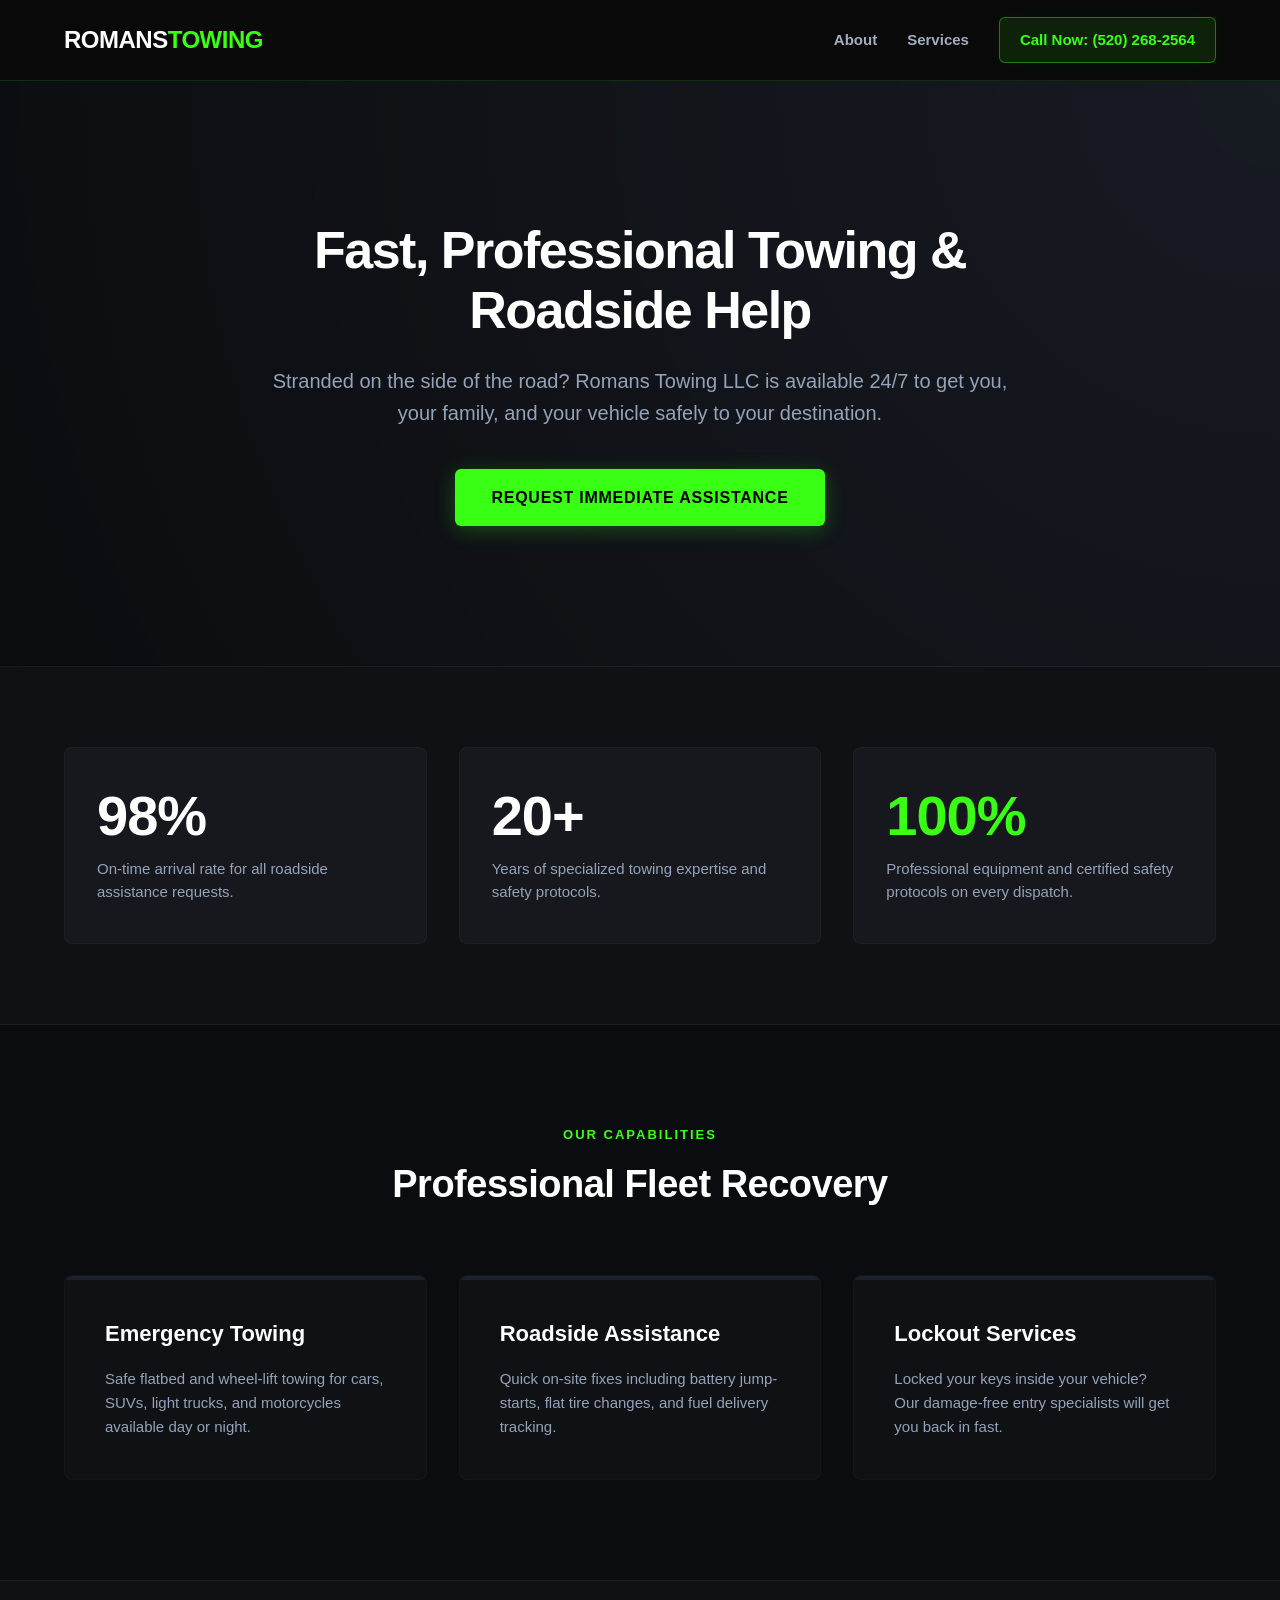
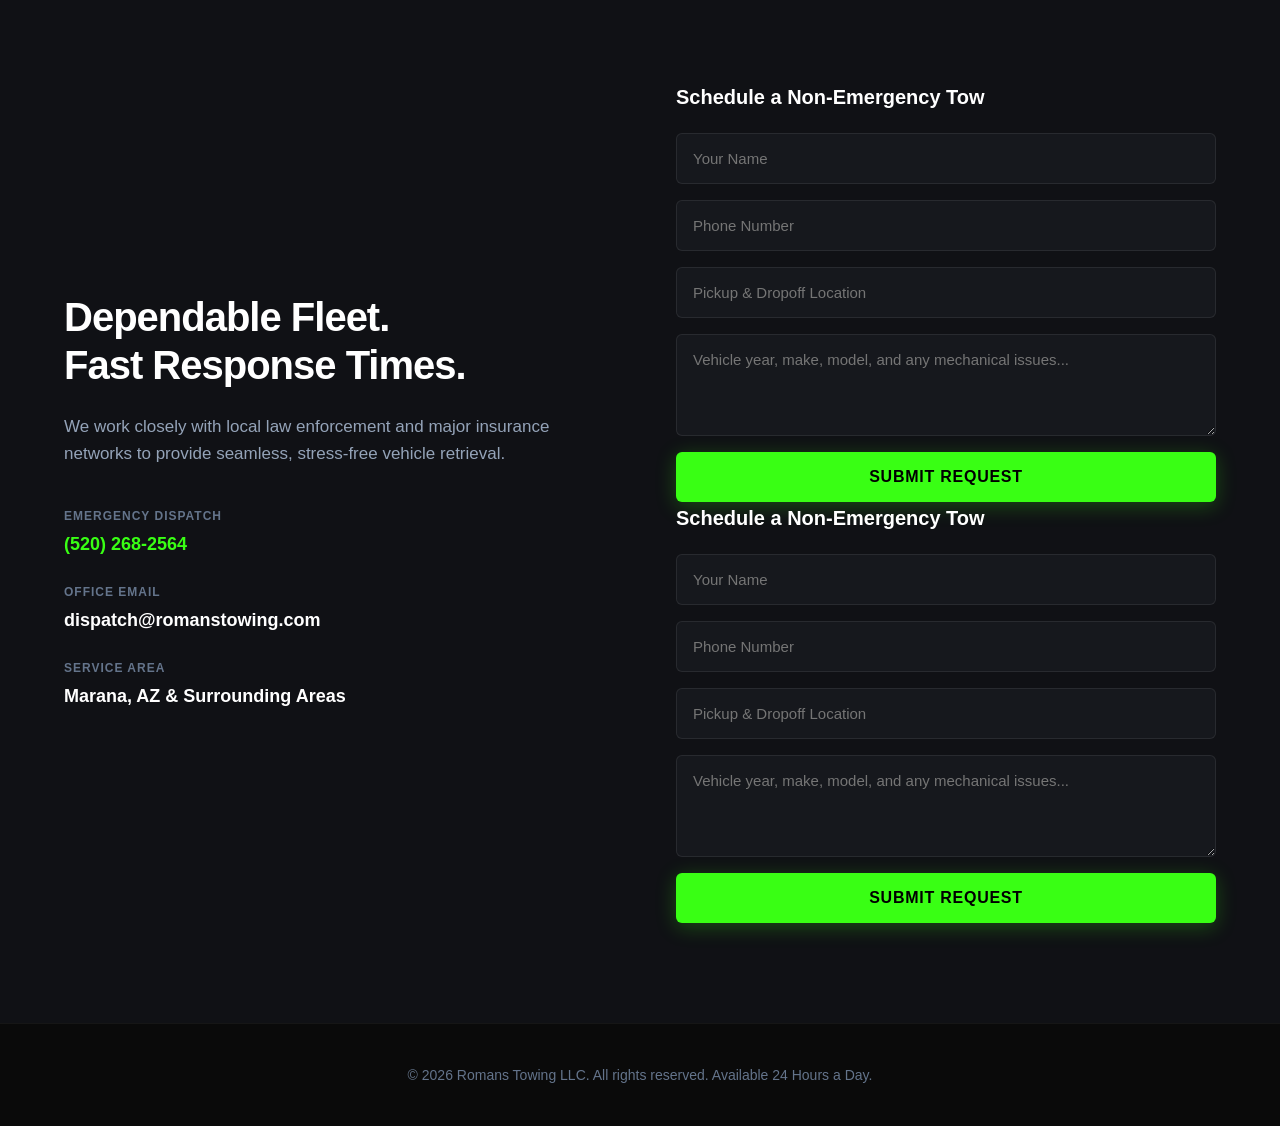
==== index.html @ a5421898 "Add files via upload" ====
<!DOCTYPE html>
<html lang="en">
<head>
    <meta charset="UTF-8">
    <meta name="viewport" content="width=device-width, initial-scale=1.0">
    <title>Romans Towing LLC | 24/7 Professional Towing & Recovery</title>
    <link rel="stylesheet" href="style.css">
</head>
<body>

    <!-- Header Navigation -->
    <header>
        <div class="container navbar">
            <div class="logo">Romans<span>Towing</span></div>
            <nav>
                <a href="#about">About</a>
                <a href="#services">Services</a>
                <a href="tel:5202682564" class="btn-nav">Call Now: (520) 268-2564</a>
            </nav>
        </div>
    </header>

    <!-- Hero Section -->
    <section class="hero" id="about">
        <div class="container hero-content">
            <h1>Fast, Professional Towing & Roadside Help</h1>
            <p>Stranded on the side of the road? Romans Towing LLC is available 24/7 to get you, your family, and your vehicle safely to your destination.</p>
            <a href="tel:5202682564" class="btn-primary">Request Immediate Assistance</a>
        </div>
    </section>

    <!-- Trust Matrix / Refined Stats Section -->
    <section class="stats">
        <div class="container">
            <div class="stats-grid">
                <div class="stat-card">
                    <div class="stat-number">98%</div>
                    <div class="stat-label">On-time arrival rate for all roadside assistance requests.</div>
                </div>
                <div class="stat-card">
                    <div class="stat-number">20+</div>
                    <div class="stat-label">Years of specialized towing expertise and safety protocols.</div>
                </div>
                <div class="stat-card unique-highlight">
                    <div class="stat-number">100%</div>
                    <div class="stat-label">Professional equipment and certified safety protocols on every dispatch.</div>
                </div>
            </div>
        </div>
    </section>

    <!-- Services Section -->
    <section class="services" id="services">
        <div class="container">
            <div class="section-header">
                <span class="subtitle">Our Capabilities</span>
                <h2 class="section-title">Professional Fleet Recovery</h2>
            </div>
            <div class="services-grid">
                <div class="service-card">
                    <h3>Emergency Towing</h3>
                    <p>Safe flatbed and wheel-lift towing for cars, SUVs, light trucks, and motorcycles available day or night.</p>
                </div>
                <div class="service-card">
                    <h3>Roadside Assistance</h3>
                    <p>Quick on-site fixes including battery jump-starts, flat tire changes, and fuel delivery tracking.</p>
                </div>
                <div class="service-card">
                    <h3>Lockout Services</h3>
                    <p>Locked your keys inside your vehicle? Our damage-free entry specialists will get you back in fast.</p>
                </div>
            </div>
        </div>
    </section>

    <!-- Contact Section -->
    <section class="contact" id="contact">
        <div class="container contact-container">
            <div class="contact-info">
                <h2>Dependable Fleet.<br>Fast Response Times.</h2>
                <p>We work closely with local law enforcement and major insurance networks to provide seamless, stress-free vehicle retrieval.</p>
                <div class="contact-details">
                    <div class="detail-item">
                        <span class="detail-label">Emergency Dispatch</span>
                        <a href="tel:5202682564" class="detail-value">(520) 268-2564</a>
                    </div>
                    <div class="detail-item">
                        <span class="detail-label">Office Email</span>
                        <span class="detail-value">dispatch@romanstowing.com</span>
                    </div>
                    <div class="detail-item">
                        <span class="detail-label">Service Area</span>
                        <span class="detail-value">Marana, AZ & Surrounding Areas</span>
                    </div>
                </div>
            </div>
            <div class="contact-form">
                <h3>Schedule a Non-Emergency Tow</h3>
                <form action="#" method="POST">
                    <input type="text" placeholder="Your Name" required>
                    <input type="tel" placeholder="Phone Number" required>
                    <input type="text" placeholder="Pickup & Dropoff Location" required>
                    <textarea placeholder="Vehicle year, make, model, and any mechanical issues..." rows="4" required></textarea>
                    <button type="submit" class="btn-primary">Submit Request</button>
                </form>
<div class="contact-form">
    <h3>Schedule a Non-Emergency Tow</h3>
    <form action="details.html" method="GET">
        <input type="text" placeholder="Your Name" required>
        <input type="tel" placeholder="Phone Number" required>
        <input type="text" placeholder="Pickup & Dropoff Location" required>
        <textarea placeholder="Vehicle year, make, model, and any mechanical issues..." rows="4" required></textarea>
        <button type="submit" class="btn-primary">Submit Request</button>
    </form>
</div>

            </div>
        </div>
    </section>

    <!-- Footer -->
    <footer>
        <div class="container">
            <p>&copy; 2026 Romans Towing LLC. All rights reserved. Available 24 Hours a Day.</p>
        </div>
    </footer>

</body>
</html>
---- style.css ----
/* Reset and Base Styles */
* {
    margin: 0;
    padding: 0;
    box-sizing: border-box;
}

html {
    scroll-behavior: smooth;
}

body {
    font-family: -apple-system, BlinkMacSystemFont, "Segoe UI", Roboto, Helvetica, Arial, sans-serif;
    color: #e2e8f0;
    line-height: 1.6;
    background-color: #0b0c10; /* Deeper premium black */
}

.container {
    max-width: 1200px;
    margin: 0 auto;
    padding: 0 24px;
}

/* Header & Navigation */
header {
    background-color: rgba(10, 10, 10, 0.95);
    backdrop-filter: blur(10px);
    position: sticky;
    top: 0;
    z-index: 100;
    padding: 5px 0;
    border-bottom: 1px solid rgba(57, 255, 20, 0.15);
}

.navbar {
    display: flex;
    justify-content: space-between;
    align-items: center;
    height: 70px;
}

.logo {
    font-size: 24px;
    font-weight: 800;
    color: #ffffff;
    letter-spacing: -0.5px;
    text-transform: uppercase;
}

.logo span {
    color: #39ff14;
}

nav {
    display: flex;
    align-items: center;
}

nav a {
    text-decoration: none;
    color: #a0aec0;
    margin-left: 30px;
    font-weight: 600;
    font-size: 15px;
    transition: color 0.2s ease;
}

nav a:hover {
    color: #39ff14;
}

nav a.btn-nav {
    background-color: rgba(57, 255, 20, 0.1);
    color: #39ff14;
    padding: 10px 20px;
    border-radius: 6px;
    font-weight: 700;
    border: 1px solid rgba(57, 255, 20, 0.4);
    box-shadow: 0 0 15px rgba(57, 255, 20, 0.05);
}

nav a.btn-nav:hover {
    background-color: #39ff14;
    color: #000000;
    box-shadow: 0 0 20px rgba(57, 255, 20, 0.3);
}

/* Hero Section */
.hero {
    background: radial-gradient(circle at top right, rgba(31, 36, 46, 0.6) 0%, #0b0c10 100%);
    padding: 140px 0;
    text-align: center;
    border-bottom: 1px solid rgba(255, 255, 255, 0.05);
}

.hero-content {
    max-width: 800px;
    margin: 0 auto;
}

.hero h1 {
    font-size: 52px;
    margin-bottom: 24px;
    font-weight: 800;
    letter-spacing: -1.5px;
    color: #ffffff;
    line-height: 1.15;
}

.hero p {
    font-size: 20px;
    color: #94a3b8;
    margin-bottom: 40px;
    font-weight: 400;
}

/* Action Buttons */
.btn-primary {
    display: inline-block;
    background-color: #39ff14;
    color: #000000;
    padding: 16px 36px;
    text-decoration: none;
    font-weight: 700;
    border-radius: 6px;
    transition: all 0.2s cubic-bezier(0.16, 1, 0.3, 1);
    border: none;
    cursor: pointer;
    font-size: 16px;
    text-transform: uppercase;
    letter-spacing: 0.75px;
    box-shadow: 0 4px 20px rgba(57, 255, 20, 0.25);
}

.btn-primary:hover {
    background-color: #2ee60f;
    transform: translateY(-2px);
    box-shadow: 0 6px 24px rgba(57, 255, 20, 0.45);
}

/* Trust Matrix / Stats Section */
.stats {
    background-color: #101115;
    padding: 80px 0;
    border-bottom: 1px solid rgba(255, 255, 255, 0.05);
}

.stats-grid {
    display: grid;
    grid-template-columns: repeat(auto-fit, minmax(280px, 1fr));
    gap: 32px;
}

.stat-card {
    background-color: #16181d;
    padding: 40px 32px;
    border-radius: 8px;
    border: 1px solid rgba(255, 255, 255, 0.03);
    transition: transform 0.2s ease, border-color 0.2s ease;
}

.stat-card:hover {
    transform: translateY(-4px);
    border-color: rgba(57, 255, 20, 0.2);
}

.stat-number {
    font-size: 56px;
    font-weight: 800;
    color: #ffffff;
    line-height: 1;
    margin-bottom: 14px;
    letter-spacing: -1px;
}

.stat-card.unique-highlight .stat-number {
    color: #39ff14; /* Differentiates the equipment statement beautifully */
}

.stat-label {
    font-size: 15px;
    color: #94a3b8;
    line-height: 1.5;
}

/* Services Section */
.services {
    padding: 100px 0;
    background-color: #0b0c10;
}

.section-header {
    text-align: center;
    margin-bottom: 60px;
}

.subtitle {
    color: #39ff14;
    text-transform: uppercase;
    font-weight: 700;
    font-size: 13px;
    letter-spacing: 2px;
    display: block;
    margin-bottom: 8px;
}

.section-title {
    font-size: 38px;
    color: #ffffff;
    font-weight: 800;
    letter-spacing: -0.5px;
}

.services-grid {
    display: grid;
    grid-template-columns: repeat(auto-fit, minmax(320px, 1fr));
    gap: 32px;
}

.service-card {
    background-color: #101115;
    padding: 40px;
    border-radius: 8px;
    border: 1px solid rgba(255, 255, 255, 0.02);
    position: relative;
    overflow: hidden;
    transition: all 0.2s ease;
}

.service-card:hover {
    background-color: #14161c;
    border-color: rgba(255, 255, 255, 0.06);
}

.service-card::before {
    content: '';
    position: absolute;
    top: 0;
    left: 0;
    width: 100%;
    height: 4px;
    background-color: #1a202c;
    transition: background-color 0.2s ease;
}

.service-card:hover::before {
    background-color: #39ff14;
}

.service-card h3 {
    margin-bottom: 16px;
    color: #ffffff;
    font-size: 22px;
    font-weight: 700;
}

.service-card p {
    color: #94a3b8;
    font-size: 15px;
}

/* Contact Block */
.contact {
    padding: 100px 0;
    background-color: #101115;
    border-top: 1px solid rgba(255, 255, 255, 0.05);
}

.contact-container {
    display: grid;
    grid-template-columns: repeat(auto-fit, minmax(340px, 1fr));
    gap: 72px;
    align-items: center;
}

.contact-info h2 {
    font-size: 40px;
    margin-bottom: 24px;
    color: #ffffff;
    font-weight: 800;
    line-height: 1.2;
    letter-spacing: -1px;
}

.contact-info p {
    margin-bottom: 40px;
    color: #94a3b8;
    font-size: 17px;
}

.contact-details {
    display: flex;
    flex-direction: column;
    gap: 24px;
}

.detail-item {
    display: flex;
    flex-direction: column;
}

.detail-label {
    font-size: 12px;
    text-transform: uppercase;
    color: #64748b;
    font-weight: 700;
    letter-spacing: 1px;
    margin-bottom: 4px;
}

.detail-value {
    font-size: 18px;
    color: #ffffff;
    font-weight: 600;
}

a.detail-value {
    color: #39ff14;
    text-decoration: none;
    transition: color 0.15s ease;
    display: inline-block;
}

a.detail-value:hover {
    color: #2ee60f;
}

.contact-form h3 {
    margin-bottom: 20px;
    color: #ffffff;
    font-size: 20px;
    font-weight: 700;
}

.contact-form form {
    display: flex;
    flex-direction: column;
    gap: 16px;
}

.contact-form input, .contact-form textarea {
    width: 100%;
    padding: 16px;
    border: 1px solid rgba(255, 255, 255, 0.08);
    border-radius: 6px;
    font-size: 15px;
    font-family: inherit;
    background-color: #16181d;
    color: #ffffff;
    transition: border-color 0.15s ease, box-shadow 0.15s ease;
}

.contact-form input:focus, .contact-form textarea:focus {
    outline: none;
    border-color: rgba(57, 255, 20, 0.5);
    box-shadow: 0 0 12px rgba(57, 255, 20, 0.15);
}

/* Footer Section */
footer {
    background-color: #0a0a0a;
    color: #64748b;
    text-align: center;
    padding: 40px 0;
    font-size: 14px;
    border-top: 1px solid rgba(255, 255, 255, 0.05);
}
/* Multi-Page Intake Layout Specifics */
.intake-section {
    padding: 60px 0 100px 0;
    background: radial-gradient(circle at bottom left, rgba(31, 40, 51, 0.4) 0%, #0b0c10 100%);
}

.unique-form-container {
    max-width: 800px;
    margin: 0 auto;
}

.form-header {
    text-align: center;
    margin-bottom: 45px;
}

.form-header h1 {
    font-size: 38px;
    color: #ffffff;
    margin-bottom: 12px;
}

.form-header p {
    color: #94a3b8;
    font-size: 16px;
    max-width: 600px;
    margin: 0 auto;
}

.master-intake-form {
    background-color: #101115;
    border: 1px solid rgba(255, 255, 255, 0.04);
    border-radius: 12px;
    padding: 40px;
    box-shadow: 0 20px 40px rgba(0, 0, 0, 0.4);
}

.form-block {
    margin-bottom: 40px;
    padding-bottom: 30px;
    border-bottom: 1px solid rgba(255, 255, 255, 0.05);
}

.form-block h2 {
    font-size: 18px;
    color: #39ff14;
    text-transform: uppercase;
    letter-spacing: 1px;
    margin-bottom: 24px;
}

.form-grid-2x {
    display: grid;
    grid-template-columns: repeat(auto-fit, minmax(280px, 1fr));
    gap: 20px;
}

.form-grid-3x {
    display: grid;
    grid-template-columns: repeat(auto-fit, minmax(180px, 1fr));
    gap: 20px;
}

.input-group {
    display: flex;
    flex-direction: column;
    gap: 8px;
    margin-bottom: 20px;
}

.input-group label {
    font-size: 14px;
    color: #cbd5e0;
    font-weight: 600;
}

.form-action-row {
    text-align: center;
    padding-top: 10px;
}

.form-submit-large {
    width: 100%;
    padding: 18px;
    font-size: 18px;
}
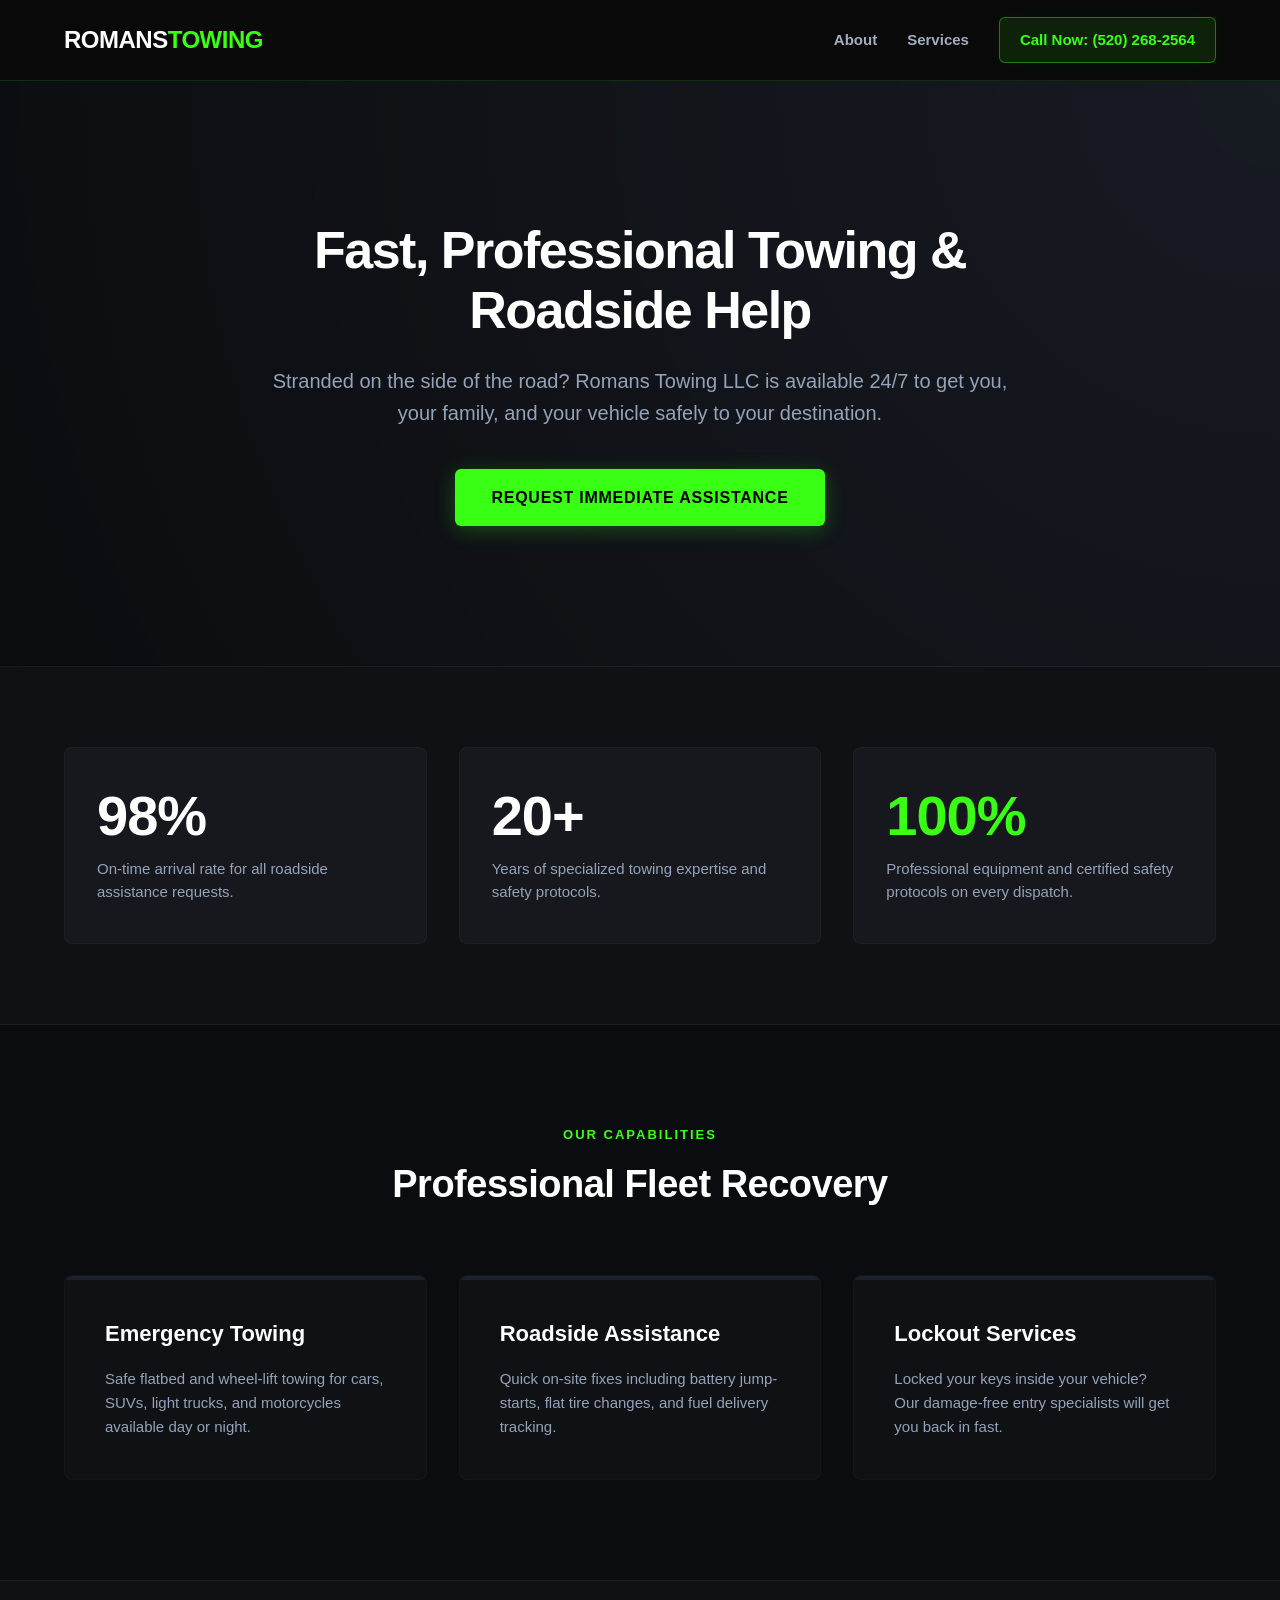
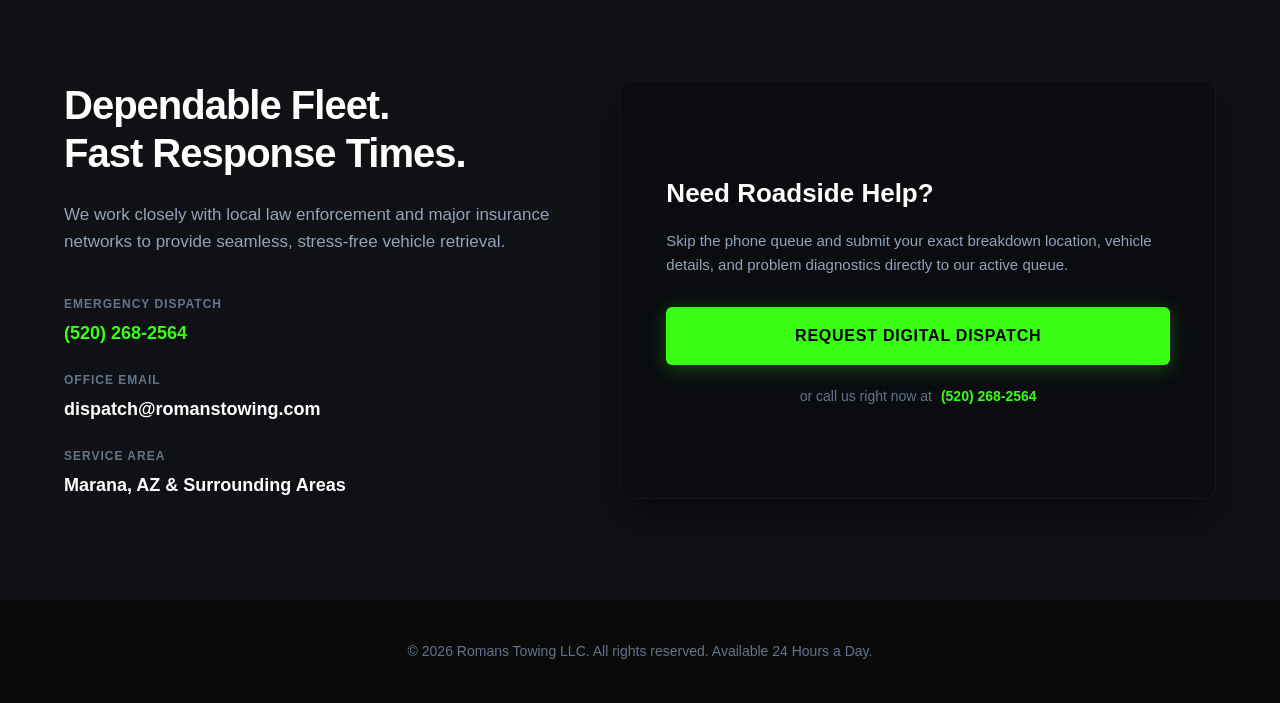
==== commit 36326e26: "Add files via upload" ====
--- a/index.html
+++ b/index.html
@@ -3,7 +3,7 @@
 <head>
     <meta charset="UTF-8">
     <meta name="viewport" content="width=device-width, initial-scale=1.0">
-    <title>Romans Towing LLC | 24/7 Professional Towing & Recovery</title>
+    <title>Romans Towing LLC | 24/7 Professional Towing & Roadside Help</title>
     <link rel="stylesheet" href="style.css">
 </head>
 <body>
@@ -25,11 +25,11 @@
         <div class="container hero-content">
             <h1>Fast, Professional Towing & Roadside Help</h1>
             <p>Stranded on the side of the road? Romans Towing LLC is available 24/7 to get you, your family, and your vehicle safely to your destination.</p>
-            <a href="tel:5202682564" class="btn-primary">Request Immediate Assistance</a>
+            <a href="details.html" class="btn-primary">Request Immediate Assistance</a>
         </div>
     </section>
 
-    <!-- Trust Matrix / Refined Stats Section -->
+    <!-- Trust Matrix Section -->
     <section class="stats">
         <div class="container">
             <div class="stats-grid">
@@ -73,8 +73,8 @@
         </div>
     </section>
 
-    <!-- Contact Section -->
-    <section class="contact" id="contact">
+    <!-- Clean Contact Portal (No Forms) -->
+    <section class="contact" id="contact-portal">
         <div class="container contact-container">
             <div class="contact-info">
                 <h2>Dependable Fleet.<br>Fast Response Times.</h2>
@@ -94,26 +94,16 @@
                     </div>
                 </div>
             </div>
-            <div class="contact-form">
-                <h3>Schedule a Non-Emergency Tow</h3>
-                <form action="#" method="POST">
-                    <input type="text" placeholder="Your Name" required>
-                    <input type="tel" placeholder="Phone Number" required>
-                    <input type="text" placeholder="Pickup & Dropoff Location" required>
-                    <textarea placeholder="Vehicle year, make, model, and any mechanical issues..." rows="4" required></textarea>
-                    <button type="submit" class="btn-primary">Submit Request</button>
-                </form>
-<div class="contact-form">
-    <h3>Schedule a Non-Emergency Tow</h3>
-    <form action="details.html" method="GET">
-        <input type="text" placeholder="Your Name" required>
-        <input type="tel" placeholder="Phone Number" required>
-        <input type="text" placeholder="Pickup & Dropoff Location" required>
-        <textarea placeholder="Vehicle year, make, model, and any mechanical issues..." rows="4" required></textarea>
-        <button type="submit" class="btn-primary">Submit Request</button>
-    </form>
-</div>
-
+            
+            <!-- Simple Clear Call to Action Panel -->
+            <div class="contact-cta-panel">
+                <h3>Need Roadside Help?</h3>
+                <p>Skip the phone queue and submit your exact breakdown location, vehicle details, and problem diagnostics directly to our active queue.</p>
+                <a href="details.html" class="btn-primary full-width-btn">Request Digital Dispatch</a>
+                <div class="phone-fallback">
+                    <span>or call us right now at</span>
+                    <a href="tel:5202682564">(520) 268-2564</a>
+                </div>
             </div>
         </div>
     </section>
--- a/style.css
+++ b/style.css
@@ -13,7 +13,7 @@
     font-family: -apple-system, BlinkMacSystemFont, "Segoe UI", Roboto, Helvetica, Arial, sans-serif;
     color: #e2e8f0;
     line-height: 1.6;
-    background-color: #0b0c10; /* Deeper premium black */
+    background-color: #0b0c10; /* Premium deep tactical black */
 }
 
 .container {
@@ -49,7 +49,7 @@
 }
 
 .logo span {
-    color: #39ff14;
+    color: #39ff14; /* Lime green brand highlight */
 }
 
 nav {
@@ -131,6 +131,7 @@
     text-transform: uppercase;
     letter-spacing: 0.75px;
     box-shadow: 0 4px 20px rgba(57, 255, 20, 0.25);
+    text-align: center;
 }
 
 .btn-primary:hover {
@@ -175,7 +176,7 @@
 }
 
 .stat-card.unique-highlight .stat-number {
-    color: #39ff14; /* Differentiates the equipment statement beautifully */
+    color: #39ff14;
 }
 
 .stat-label {
@@ -260,7 +261,7 @@
     font-size: 15px;
 }
 
-/* Contact Block */
+/* Contact & Intake Form Block */
 .contact {
     padding: 100px 0;
     background-color: #101115;
@@ -269,9 +270,14 @@
 
 .contact-container {
     display: grid;
-    grid-template-columns: repeat(auto-fit, minmax(340px, 1fr));
-    gap: 72px;
-    align-items: center;
+    grid-template-columns: 1fr 1.2fr; /* Optimized alignment grid layout */
+    gap: 60px;
+}
+
+@media (max-width: 900px) {
+    .contact-container {
+        grid-template-columns: 1fr;
+    }
 }
 
 .contact-info h2 {
@@ -326,10 +332,18 @@
     color: #2ee60f;
 }
 
+.contact-form {
+    background-color: #0b0c10;
+    border: 1px solid rgba(255, 255, 255, 0.04);
+    border-radius: 12px;
+    padding: 35px;
+    box-shadow: 0 20px 40px rgba(0, 0, 0, 0.4);
+}
+
 .contact-form h3 {
-    margin-bottom: 20px;
-    color: #ffffff;
-    font-size: 20px;
+    margin-bottom: 5px;
+    color: #ffffff;
+    font-size: 22px;
     font-weight: 700;
 }
 
@@ -339,9 +353,9 @@
     gap: 16px;
 }
 
-.contact-form input, .contact-form textarea {
+.contact-form input, .contact-form textarea, .select-field {
     width: 100%;
-    padding: 16px;
+    padding: 14px 16px;
     border: 1px solid rgba(255, 255, 255, 0.08);
     border-radius: 6px;
     font-size: 15px;
@@ -351,10 +365,45 @@
     transition: border-color 0.15s ease, box-shadow 0.15s ease;
 }
 
-.contact-form input:focus, .contact-form textarea:focus {
+.contact-form input:focus, .contact-form textarea:focus, .select-field:focus {
     outline: none;
     border-color: rgba(57, 255, 20, 0.5);
     box-shadow: 0 0 12px rgba(57, 255, 20, 0.15);
+}
+
+/* Multi-Column Internal Alignment Rules */
+.form-group-row {
+    display: grid;
+    grid-template-columns: 1fr 1fr;
+    gap: 16px;
+}
+
+.form-group-row-three {
+    display: grid;
+    grid-template-columns: 0.8fr 1.1fr 1.1fr;
+    gap: 16px;
+}
+
+@media (max-width: 500px) {
+    .form-group-row, .form-group-row-three {
+        grid-template-columns: 1fr;
+    }
+}
+
+.select-field {
+    appearance: none;
+    cursor: pointer;
+    background-image: url("data:image/svg+xml;charset=UTF-8,%3Csvg xmlns='http://w3.org' width='24' height='24' viewBox='0 0 24 24' fill='none' stroke='%2394a3b8' stroke-width='2' stroke-linecap='round' stroke-linejoin='round'%3E%3Cpolyline points='6 9 12 15 18 9'%3E%3C/polyline%3E%3C/svg%3E");
+    background-repeat: no-repeat;
+    background-position: right 16px center;
+    background-size: 16px;
+    padding-right: 40px;
+}
+
+.contact-form .btn-primary {
+    width: 100%;
+    padding: 16px;
+    margin-top: 5px;
 }
 
 /* Footer Section */
@@ -366,89 +415,51 @@
     font-size: 14px;
     border-top: 1px solid rgba(255, 255, 255, 0.05);
 }
-/* Multi-Page Intake Layout Specifics */
-.intake-section {
-    padding: 60px 0 100px 0;
-    background: radial-gradient(circle at bottom left, rgba(31, 40, 51, 0.4) 0%, #0b0c10 100%);
-}
-
-.unique-form-container {
-    max-width: 800px;
-    margin: 0 auto;
-}
-
-.form-header {
-    text-align: center;
-    margin-bottom: 45px;
-}
-
-.form-header h1 {
-    font-size: 38px;
-    color: #ffffff;
-    margin-bottom: 12px;
-}
-
-.form-header p {
-    color: #94a3b8;
-    font-size: 16px;
-    max-width: 600px;
-    margin: 0 auto;
-}
-
-.master-intake-form {
-    background-color: #101115;
+/* Homepage Contact Panel styling for No-Form Variant */
+.contact-cta-panel {
+    background-color: #0b0c10;
     border: 1px solid rgba(255, 255, 255, 0.04);
     border-radius: 12px;
-    padding: 40px;
+    padding: 45px;
     box-shadow: 0 20px 40px rgba(0, 0, 0, 0.4);
-}
-
-.form-block {
-    margin-bottom: 40px;
-    padding-bottom: 30px;
-    border-bottom: 1px solid rgba(255, 255, 255, 0.05);
-}
-
-.form-block h2 {
-    font-size: 18px;
-    color: #39ff14;
-    text-transform: uppercase;
-    letter-spacing: 1px;
-    margin-bottom: 24px;
-}
-
-.form-grid-2x {
-    display: grid;
-    grid-template-columns: repeat(auto-fit, minmax(280px, 1fr));
-    gap: 20px;
-}
-
-.form-grid-3x {
-    display: grid;
-    grid-template-columns: repeat(auto-fit, minmax(180px, 1fr));
-    gap: 20px;
-}
-
-.input-group {
     display: flex;
     flex-direction: column;
-    gap: 8px;
-    margin-bottom: 20px;
-}
-
-.input-group label {
+    justify-content: center;
+}
+
+.contact-cta-panel h3 {
+    font-size: 26px;
+    color: #ffffff;
+    margin-bottom: 15px;
+    font-weight: 700;
+}
+
+.contact-cta-panel p {
+    color: #94a3b8;
+    font-size: 15px;
+    margin-bottom: 30px;
+    line-height: 1.6;
+}
+
+.full-width-btn {
+    width: 100%;
+    text-align: center;
+}
+
+.phone-fallback {
+    text-align: center;
+    margin-top: 20px;
     font-size: 14px;
-    color: #cbd5e0;
-    font-weight: 600;
-}
-
-.form-action-row {
-    text-align: center;
-    padding-top: 10px;
-}
-
-.form-submit-large {
-    width: 100%;
-    padding: 18px;
-    font-size: 18px;
-}
+    color: #64748b;
+}
+
+.phone-fallback a {
+    color: #39ff14;
+    text-decoration: none;
+    font-weight: 700;
+    margin-left: 5px;
+}
+
+.phone-fallback a:hover {
+    text-decoration: underline;
+}
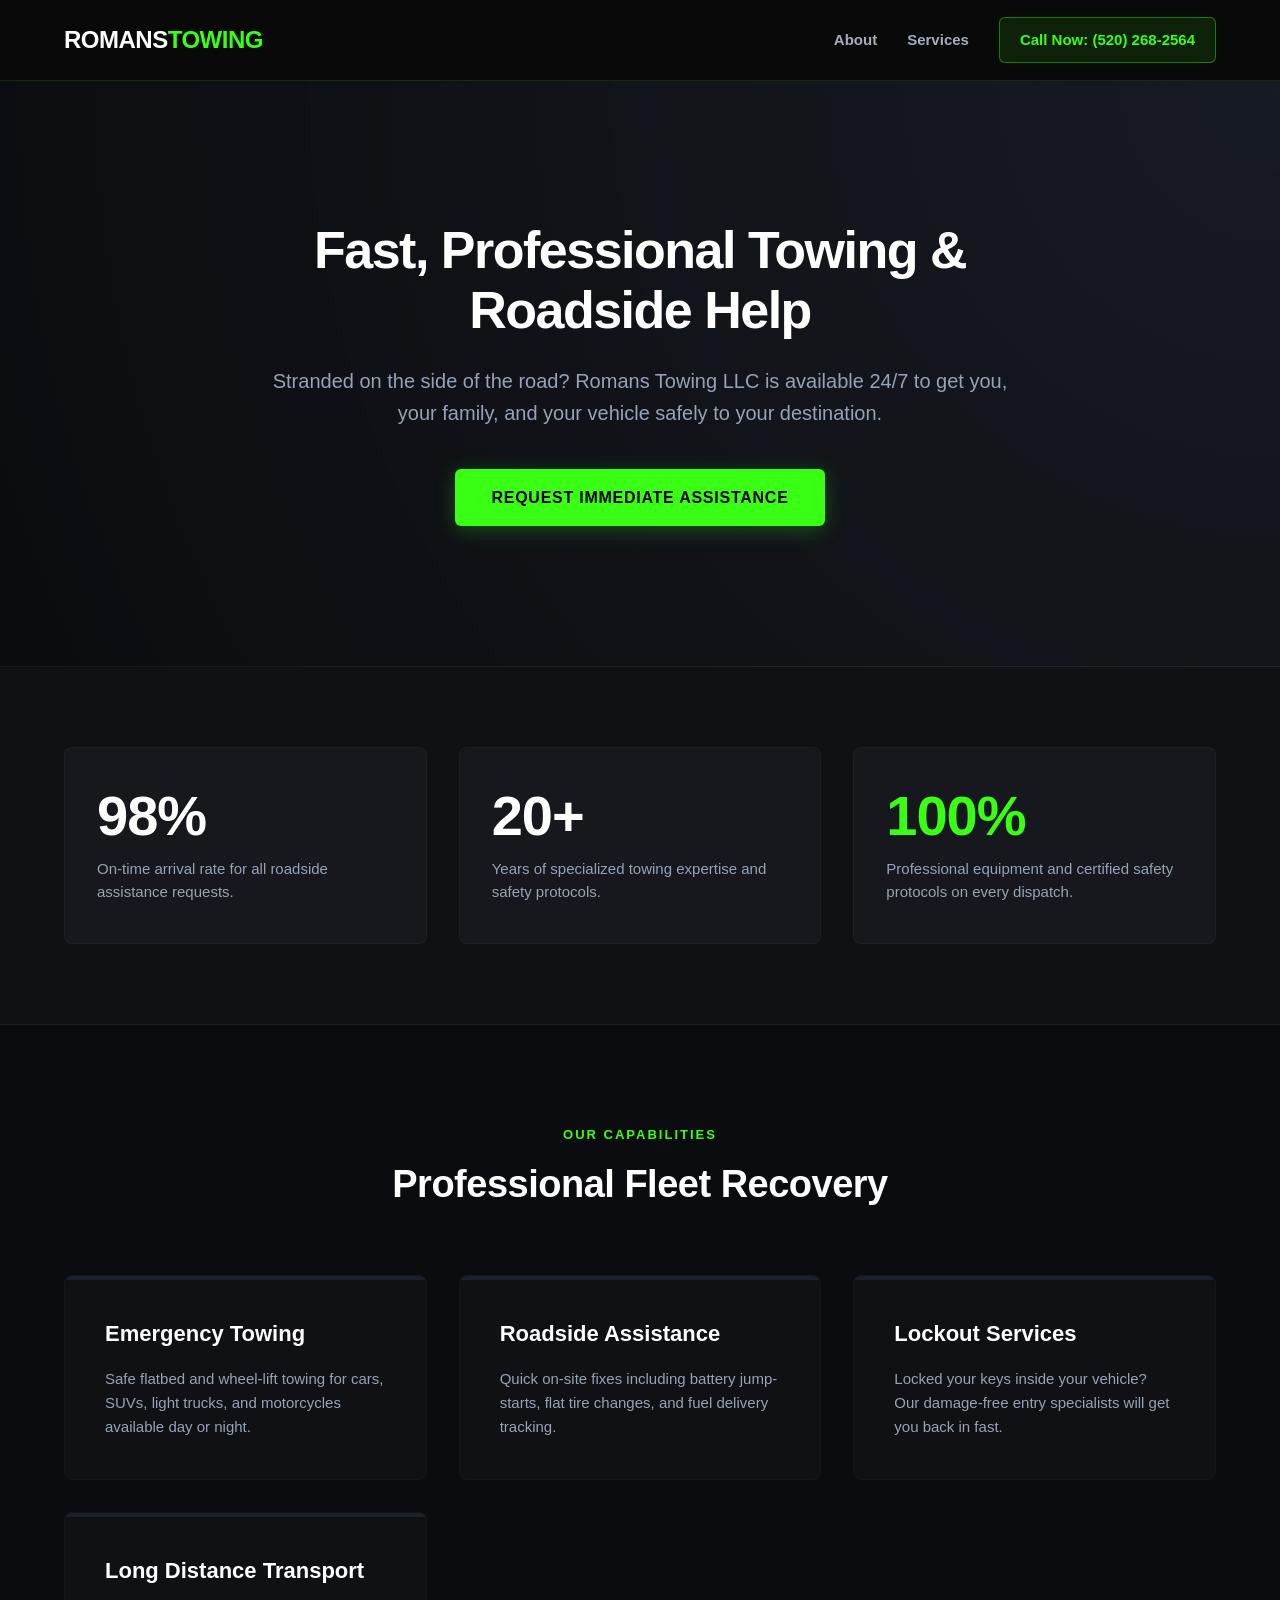
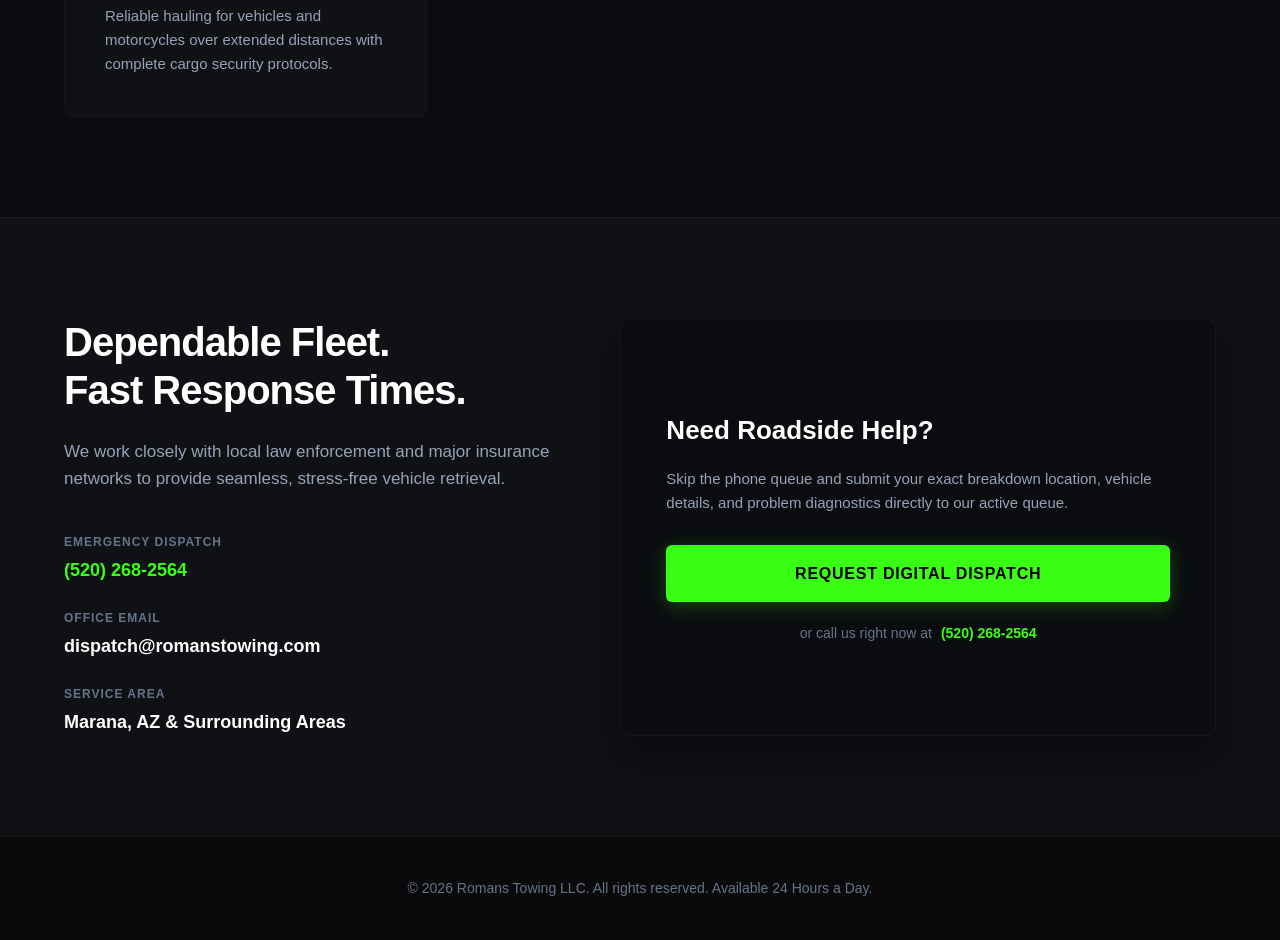
==== commit 5888c03b: "Update index.html" ====
--- a/index.html
+++ b/index.html
@@ -13,7 +13,7 @@
         <div class="container navbar">
             <div class="logo">Romans<span>Towing</span></div>
             <nav>
-                <a href="#about">About</a>
+                <a href="about.html">About</a>
                 <a href="#services">Services</a>
                 <a href="tel:5202682564" class="btn-nav">Call Now: (520) 268-2564</a>
             </nav>
@@ -49,7 +49,7 @@
         </div>
     </section>
 
-    <!-- Services Section -->
+        <!-- Services Section -->
     <section class="services" id="services">
         <div class="container">
             <div class="section-header">
@@ -69,9 +69,15 @@
                     <h3>Lockout Services</h3>
                     <p>Locked your keys inside your vehicle? Our damage-free entry specialists will get you back in fast.</p>
                 </div>
+                <!-- New Capability Addition -->
+                <div class="service-card">
+                    <h3>Long Distance Transport</h3>
+                    <p>Reliable hauling for vehicles and motorcycles over extended distances with complete cargo security protocols.</p>
+                </div>
             </div>
         </div>
     </section>
+
 
     <!-- Clean Contact Portal (No Forms) -->
     <section class="contact" id="contact-portal">
--- a/style.css
+++ b/style.css
@@ -463,3 +463,89 @@
 .phone-fallback a:hover {
     text-decoration: underline;
 }
+/* About Page Specific Layout Grid Rules */
+.about-page-content {
+    padding: 80px 0 100px 0;
+    background: radial-gradient(circle at top left, rgba(22, 24, 29, 0.4) 0%, #0b0c10 100%);
+}
+
+.about-header {
+    text-align: center;
+    margin-bottom: 60px;
+    max-width: 800px;
+    margin-left: auto;
+    margin-right: auto;
+}
+
+.about-header h1 {
+    font-size: 42px;
+    color: #ffffff;
+    margin-bottom: 16px;
+    font-weight: 800;
+}
+
+.about-header p {
+    color: #94a3b8;
+    font-size: 16px;
+}
+
+.about-grid {
+    display: grid;
+    grid-template-columns: repeat(auto-fit, minmax(320px, 1fr));
+    gap: 32px;
+    margin-bottom: 60px;
+}
+
+.about-card {
+    background-color: #101115;
+    border: 1px solid rgba(255, 255, 255, 0.03);
+    border-radius: 8px;
+    overflow: hidden;
+    display: flex;
+    flex-direction: column;
+    box-shadow: 0 10px 30px rgba(0,0,0,0.3);
+}
+
+.card-image-wrap {
+    width: 100%;
+    height: 220px;
+    background-color: #16181d;
+    overflow: hidden;
+}
+
+.card-image-wrap img {
+    width: 100%;
+    height: 100%;
+    object-fit: cover;
+    transition: transform 0.3s ease;
+}
+
+.about-card:hover .card-image-wrap img {
+    transform: scale(1.04);
+}
+
+.card-text {
+    padding: 30px;
+    flex-grow: 1;
+}
+
+.card-text h2 {
+    color: #39ff14; /* Lime accent for section card subheaders */
+    font-size: 22px;
+    margin-bottom: 14px;
+    font-weight: 700;
+}
+
+.card-text p {
+    color: #94a3b8;
+    font-size: 15px;
+    line-height: 1.6;
+}
+
+.about-cta-footer {
+    text-align: center;
+}
+
+.active-nav {
+    color: #39ff14 !important;
+}
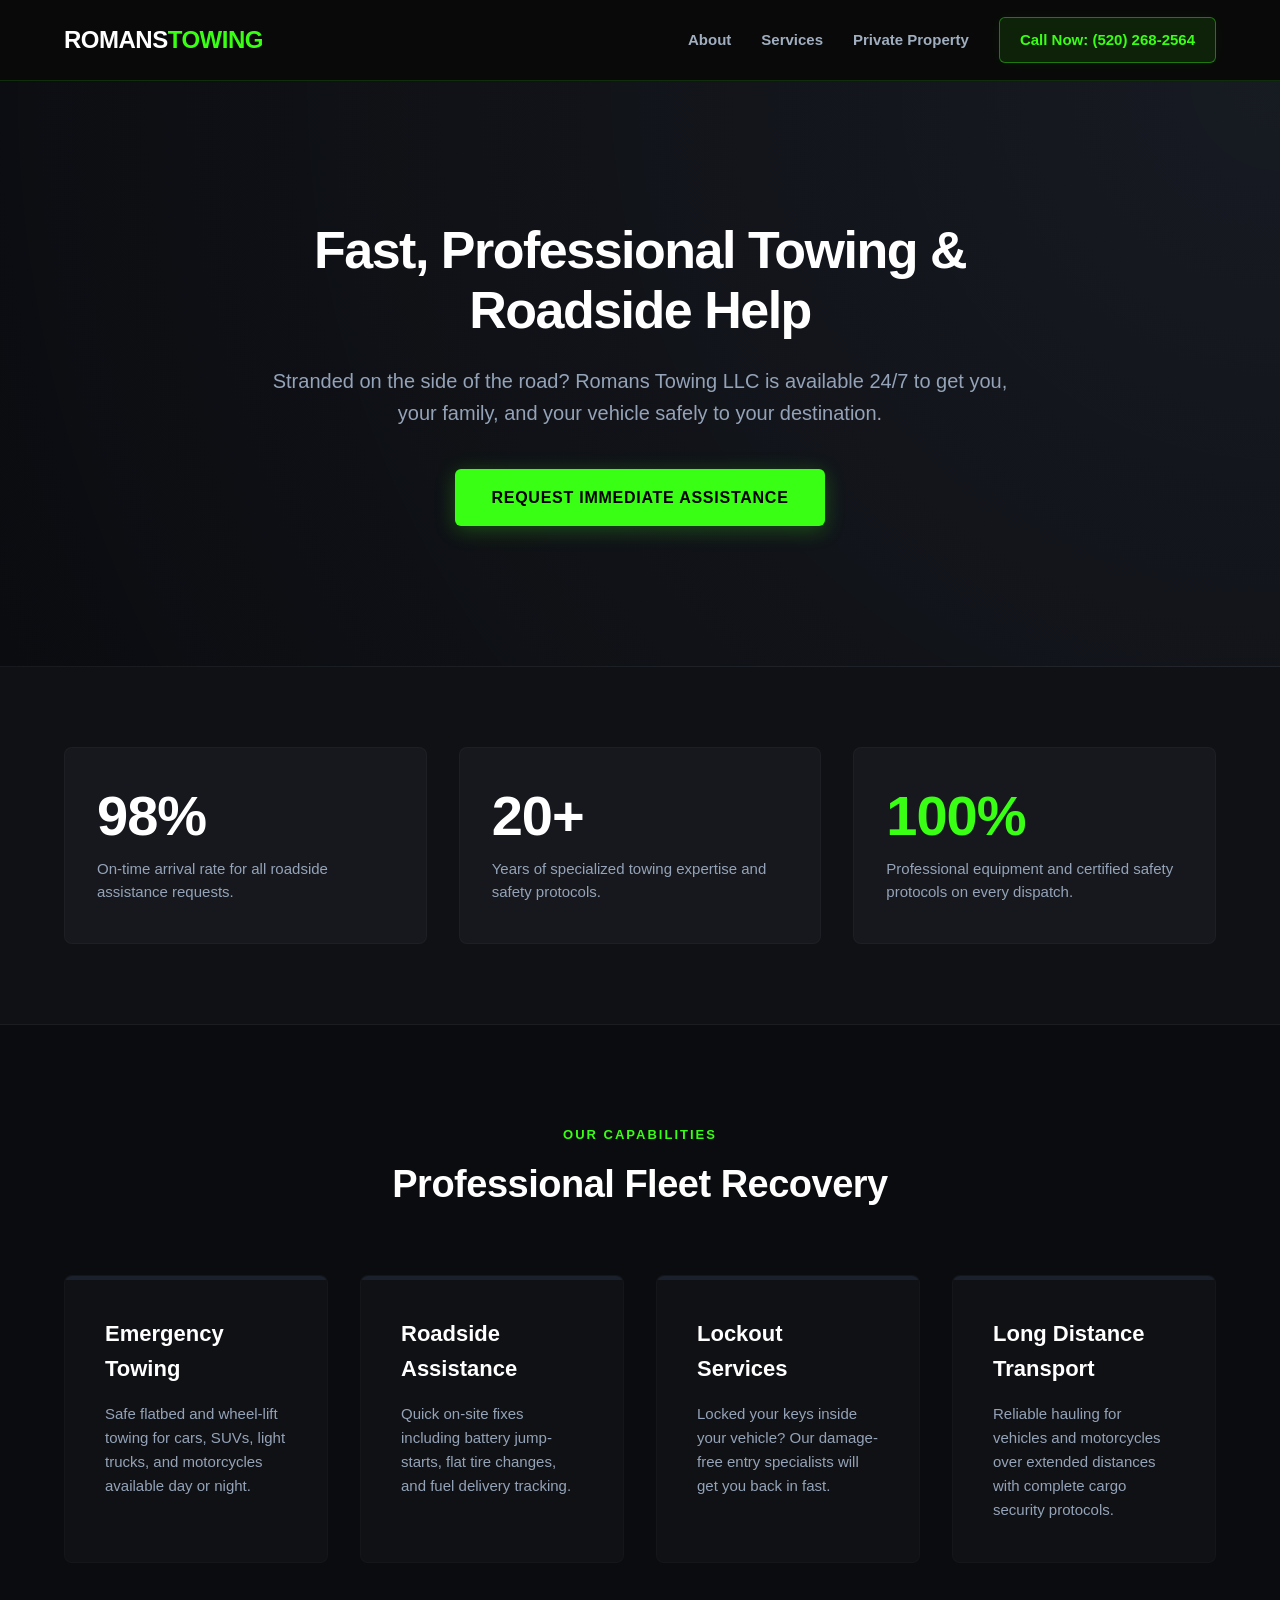
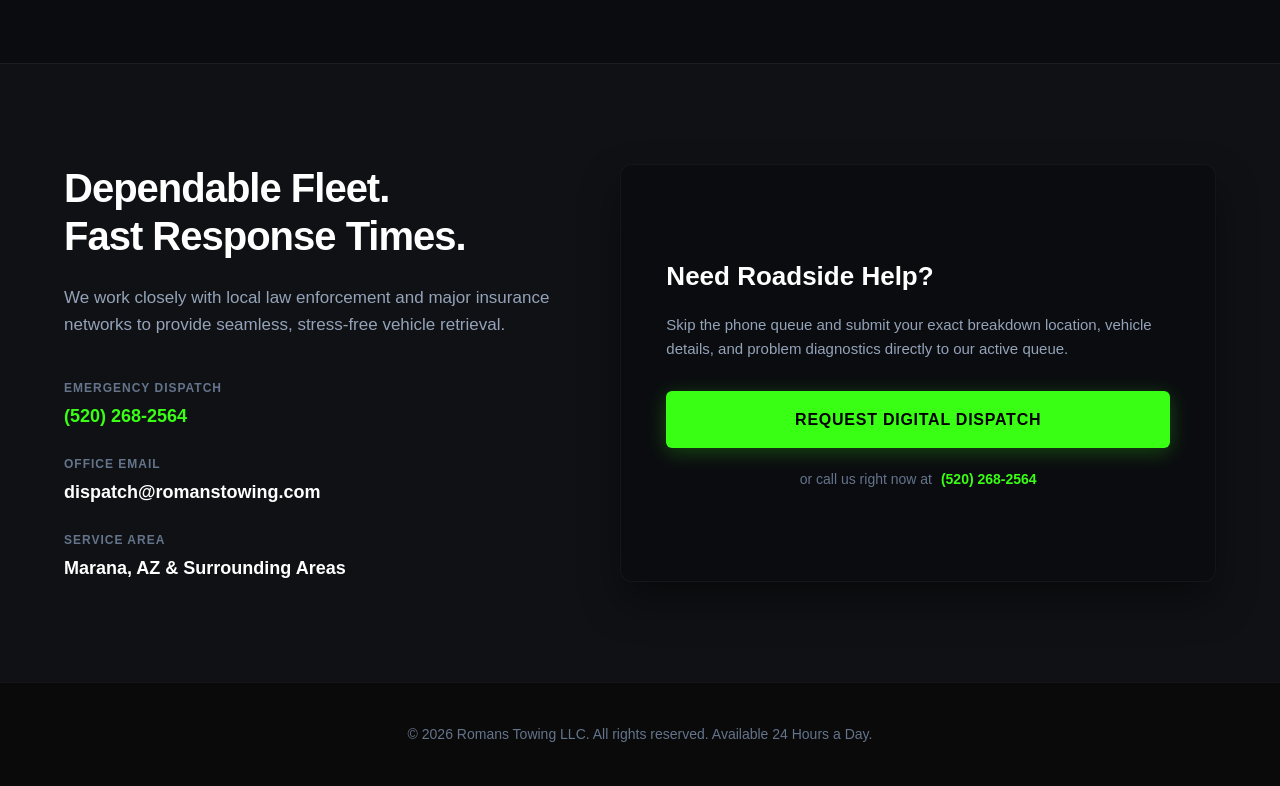
==== commit 1adddc2c: "Update index.html" ====
--- a/index.html
+++ b/index.html
@@ -15,6 +15,7 @@
             <nav>
                 <a href="about.html">About</a>
                 <a href="#services">Services</a>
+                <a href="private-property.html">Private Property</a>
                 <a href="tel:5202682564" class="btn-nav">Call Now: (520) 268-2564</a>
             </nav>
         </div>
--- a/style.css
+++ b/style.css
@@ -215,7 +215,7 @@
 
 .services-grid {
     display: grid;
-    grid-template-columns: repeat(auto-fit, minmax(320px, 1fr));
+    grid-template-columns: repeat(auto-fit, minmax(260px, 1fr));
     gap: 32px;
 }
 
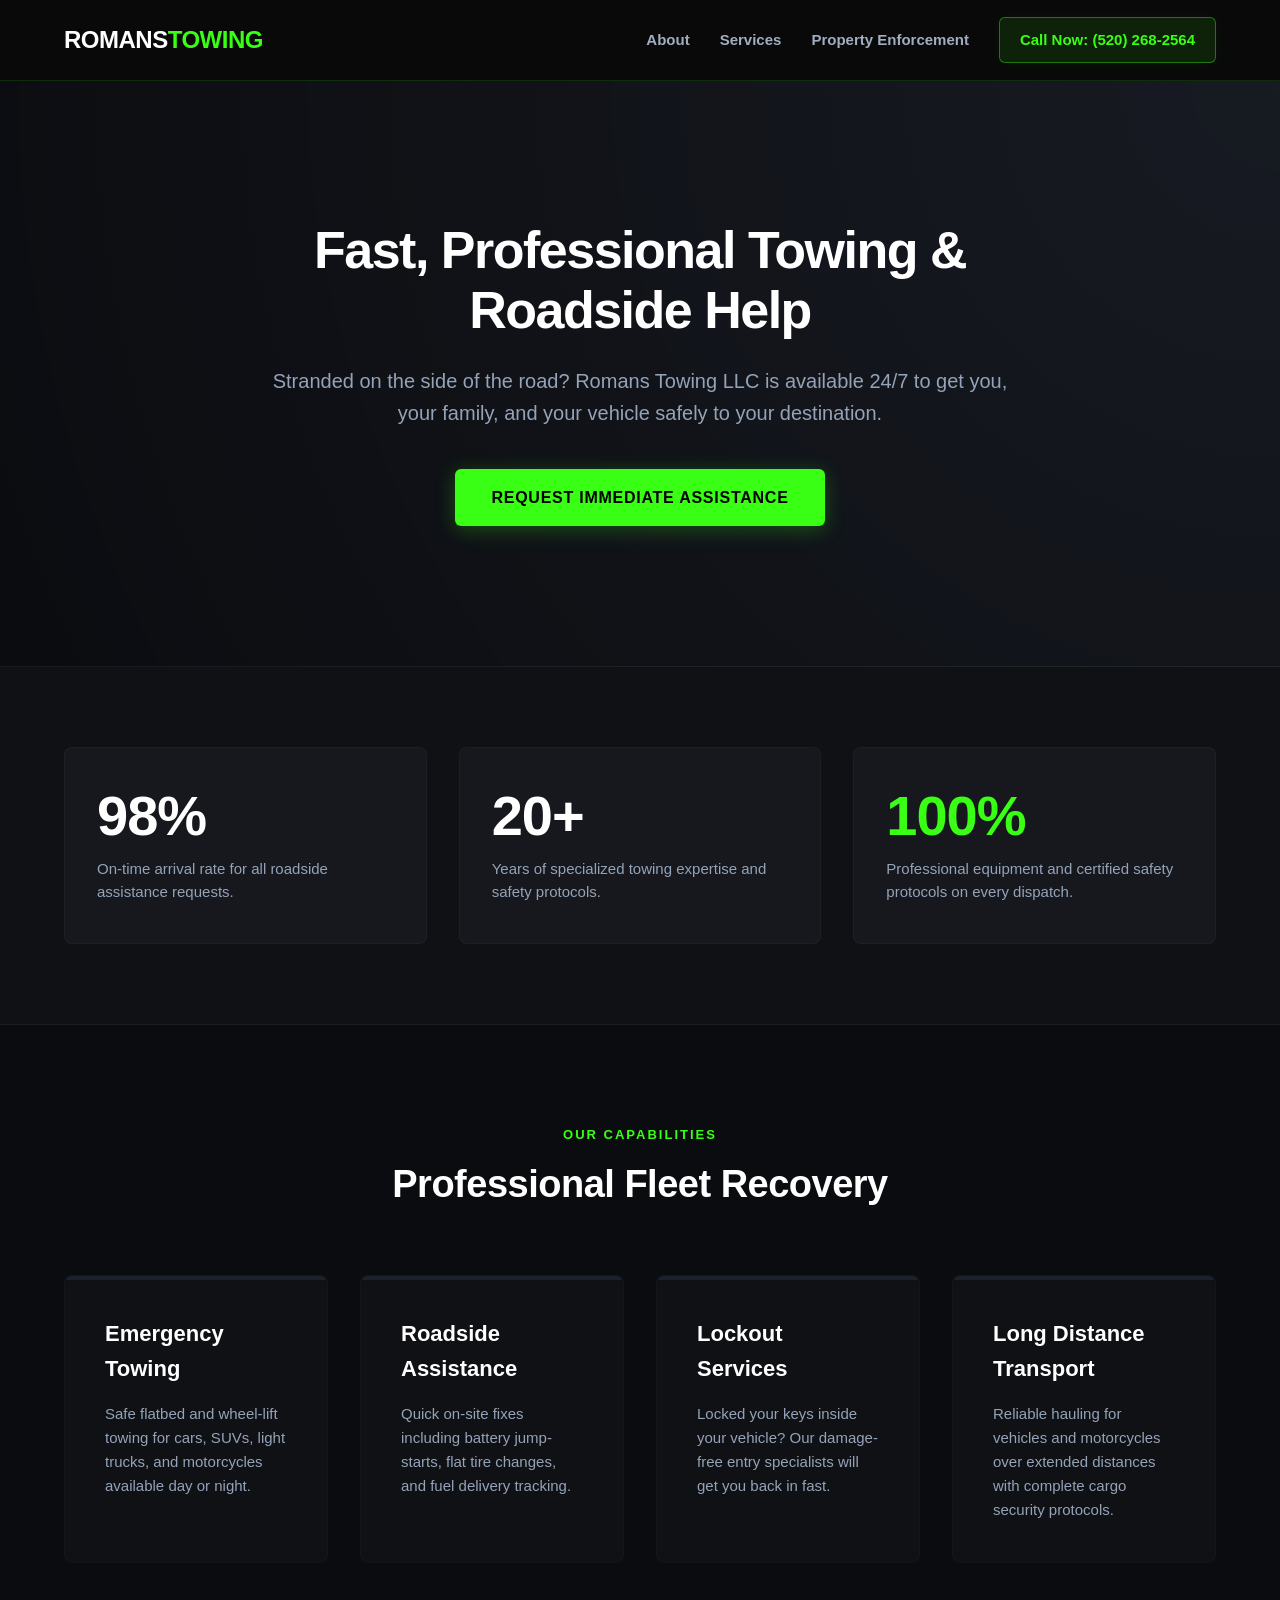
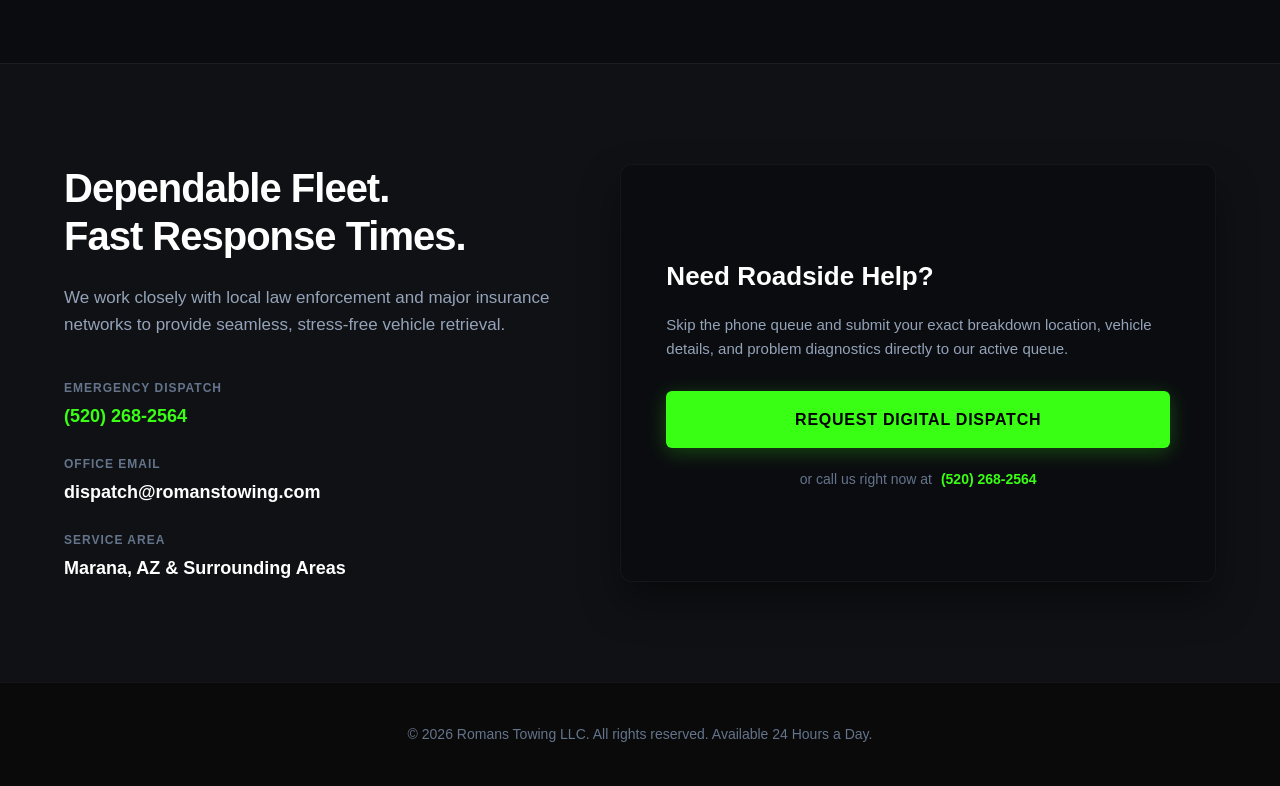
==== commit 1dbd6d7c: "Update index.html" ====
--- a/index.html
+++ b/index.html
@@ -15,7 +15,7 @@
             <nav>
                 <a href="about.html">About</a>
                 <a href="#services">Services</a>
-                <a href="private-property.html">Private Property</a>
+                <a href="property-contact.html">Property Enforcement</a>
                 <a href="tel:5202682564" class="btn-nav">Call Now: (520) 268-2564</a>
             </nav>
         </div>
@@ -50,7 +50,7 @@
         </div>
     </section>
 
-        <!-- Services Section -->
+    <!-- Services Section -->
     <section class="services" id="services">
         <div class="container">
             <div class="section-header">
@@ -70,7 +70,6 @@
                     <h3>Lockout Services</h3>
                     <p>Locked your keys inside your vehicle? Our damage-free entry specialists will get you back in fast.</p>
                 </div>
-                <!-- New Capability Addition -->
                 <div class="service-card">
                     <h3>Long Distance Transport</h3>
                     <p>Reliable hauling for vehicles and motorcycles over extended distances with complete cargo security protocols.</p>
@@ -79,8 +78,7 @@
         </div>
     </section>
 
-
-    <!-- Clean Contact Portal (No Forms) -->
+    <!-- Clean Contact Portal -->
     <section class="contact" id="contact-portal">
         <div class="container contact-container">
             <div class="contact-info">
@@ -124,3 +122,4 @@
 
 </body>
 </html>
+
--- a/style.css
+++ b/style.css
@@ -549,3 +549,65 @@
 .active-nav {
     color: #39ff14 !important;
 }
+/* Private Property Grid Framework Layout Rules */
+.private-property-layout {
+    max-width: 1100px;
+}
+
+.property-management-grid {
+    display: grid;
+    grid-template-columns: 1.2fr 1fr;
+    gap: 48px;
+    align-items: start;
+    margin-top: 40px;
+}
+
+@media (max-width: 900px) {
+    .property-management-grid {
+        grid-template-columns: 1fr;
+        gap: 32px;
+    }
+}
+
+.management-text-card h2 {
+    font-size: 28px;
+    color: #ffffff;
+    margin-bottom: 18px;
+    font-weight: 700;
+}
+
+.management-text-card p {
+    color: #94a3b8;
+    font-size: 16px;
+    line-height: 1.7;
+}
+
+.property-cta-override {
+    margin-top: 0;
+    height: 100%;
+}
+/* File Upload Form Elements Custom Styles */
+.file-input-field {
+    padding: 12px !important;
+    background-color: #16181d;
+    border: 1px dashed rgba(255, 255, 255, 0.15) !important;
+    cursor: pointer;
+    font-size: 14px;
+    color: #94a3b8;
+}
+
+.file-input-field::file-selector-button {
+    background-color: #39ff14;
+    color: #000000;
+    border: none;
+    padding: 6px 14px;
+    border-radius: 4px;
+    font-weight: 700;
+    cursor: pointer;
+    margin-right: 12px;
+    transition: background-color 0.2s ease;
+}
+
+.file-input-field::file-selector-button:hover {
+    background-color: #2ee60f;
+}
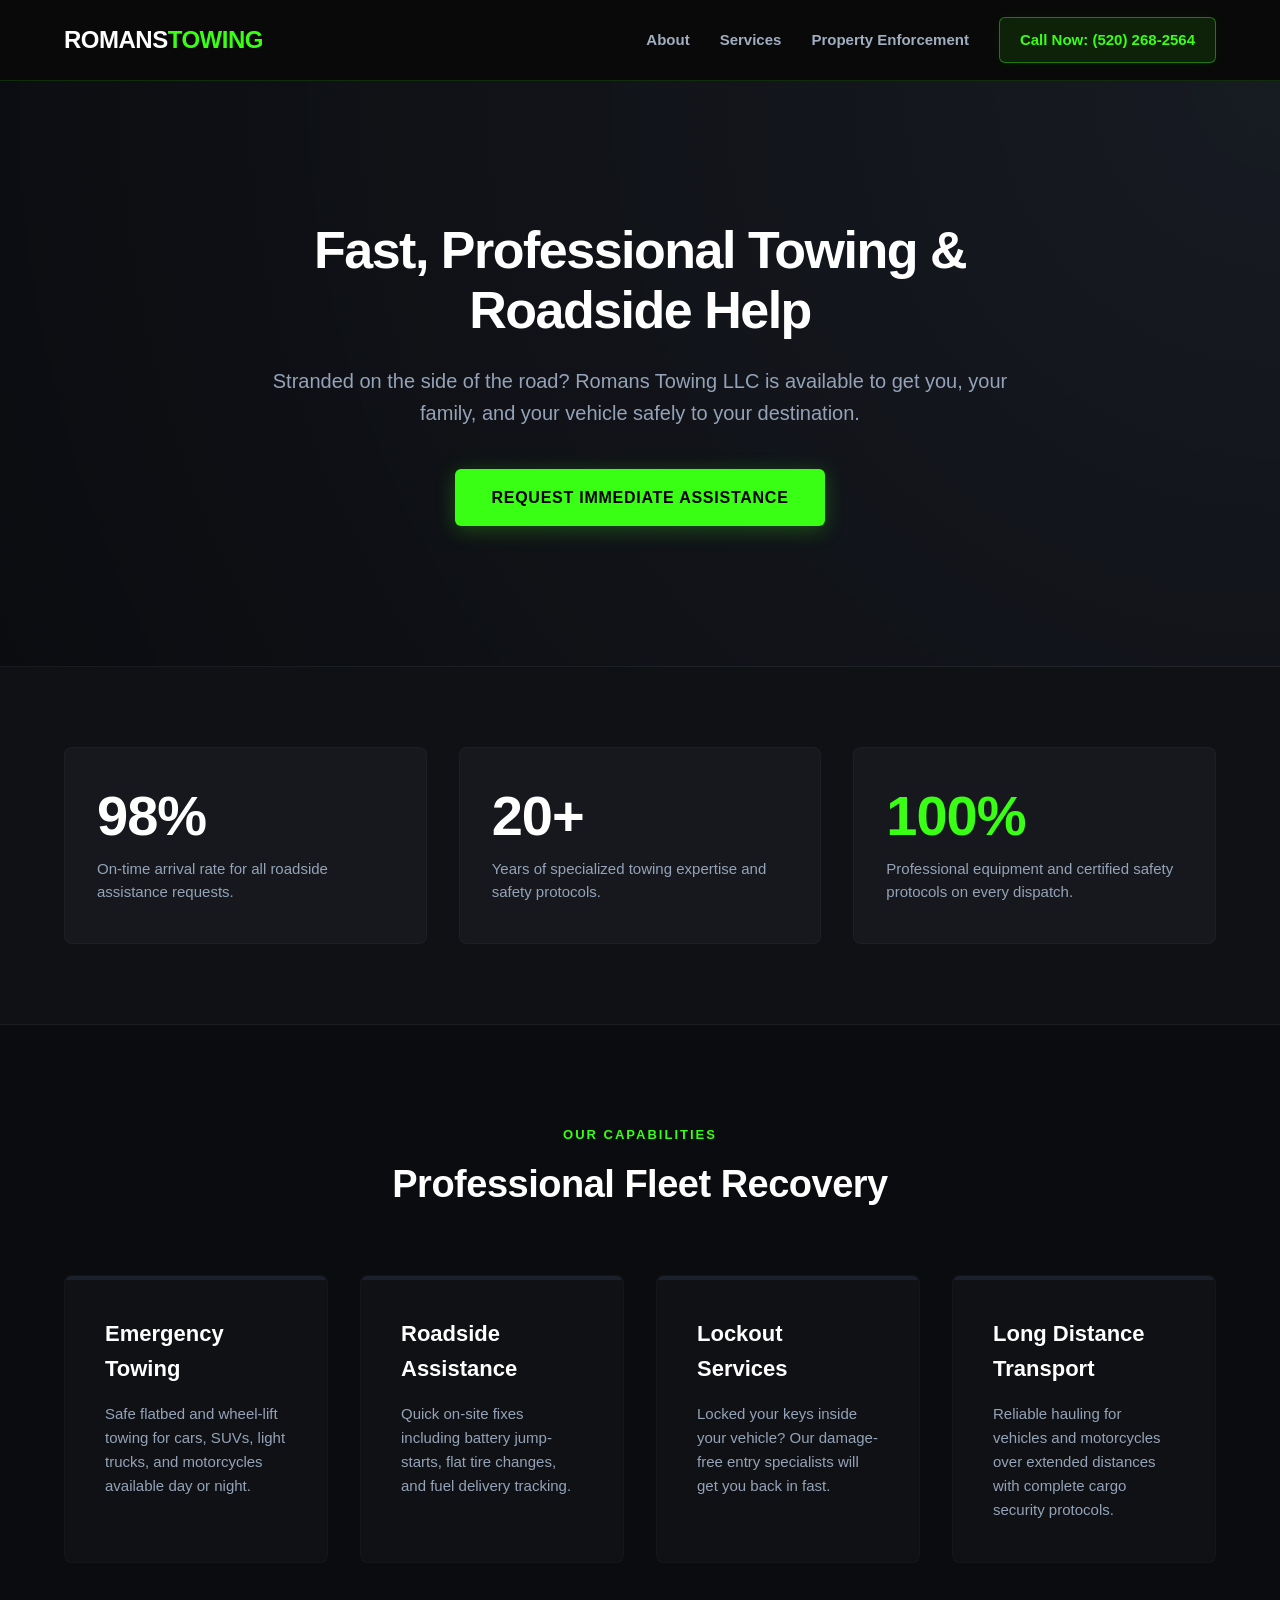
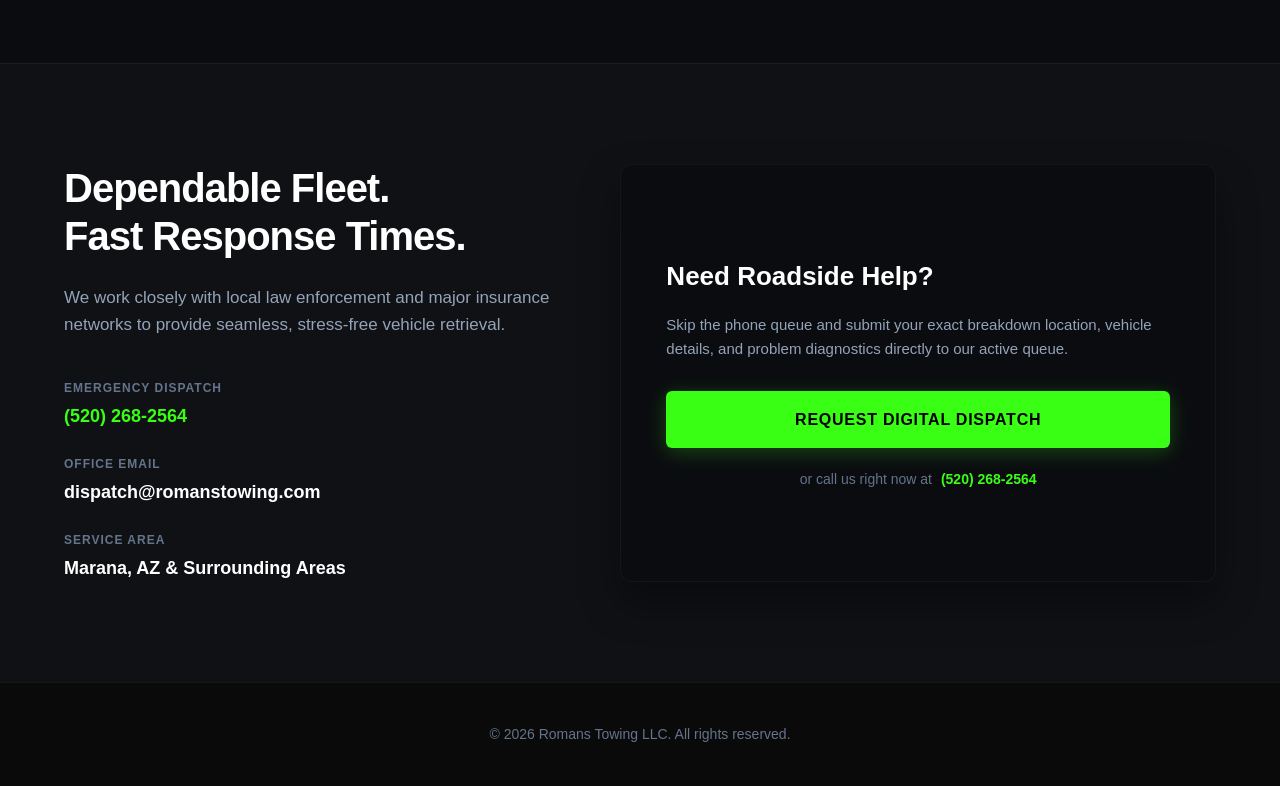
==== commit 6c0b0ac7: "Update index.html" ====
--- a/index.html
+++ b/index.html
@@ -3,7 +3,7 @@
 <head>
     <meta charset="UTF-8">
     <meta name="viewport" content="width=device-width, initial-scale=1.0">
-    <title>Romans Towing LLC | 24/7 Professional Towing & Roadside Help</title>
+    <title>Romans Towing LLC | Professional Towing & Roadside Help</title>
     <link rel="stylesheet" href="style.css">
 </head>
 <body>
@@ -25,7 +25,7 @@
     <section class="hero" id="about">
         <div class="container hero-content">
             <h1>Fast, Professional Towing & Roadside Help</h1>
-            <p>Stranded on the side of the road? Romans Towing LLC is available 24/7 to get you, your family, and your vehicle safely to your destination.</p>
+            <p>Stranded on the side of the road? Romans Towing LLC is available to get you, your family, and your vehicle safely to your destination.</p>
             <a href="details.html" class="btn-primary">Request Immediate Assistance</a>
         </div>
     </section>
@@ -116,10 +116,9 @@
     <!-- Footer -->
     <footer>
         <div class="container">
-            <p>&copy; 2026 Romans Towing LLC. All rights reserved. Available 24 Hours a Day.</p>
+            <p>&copy; 2026 Romans Towing LLC. All rights reserved.</p>
         </div>
     </footer>
 
 </body>
 </html>
-
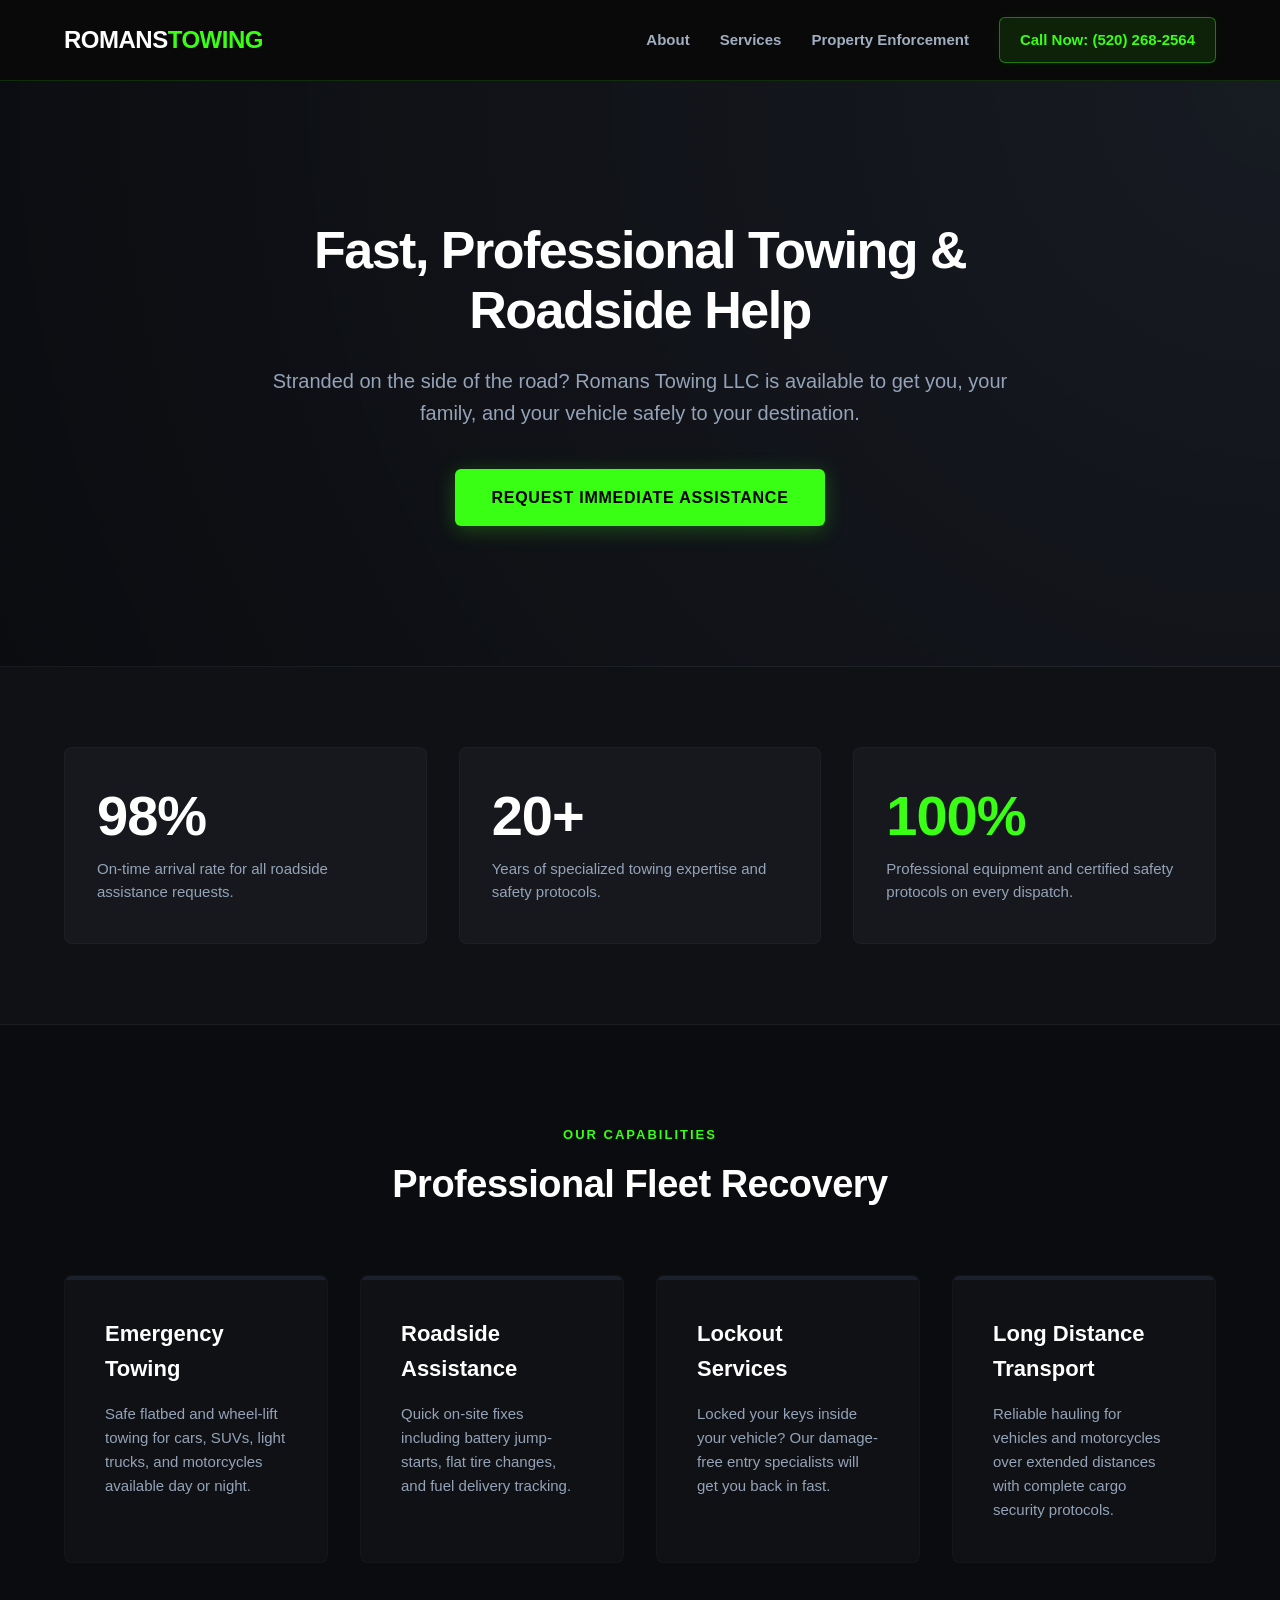
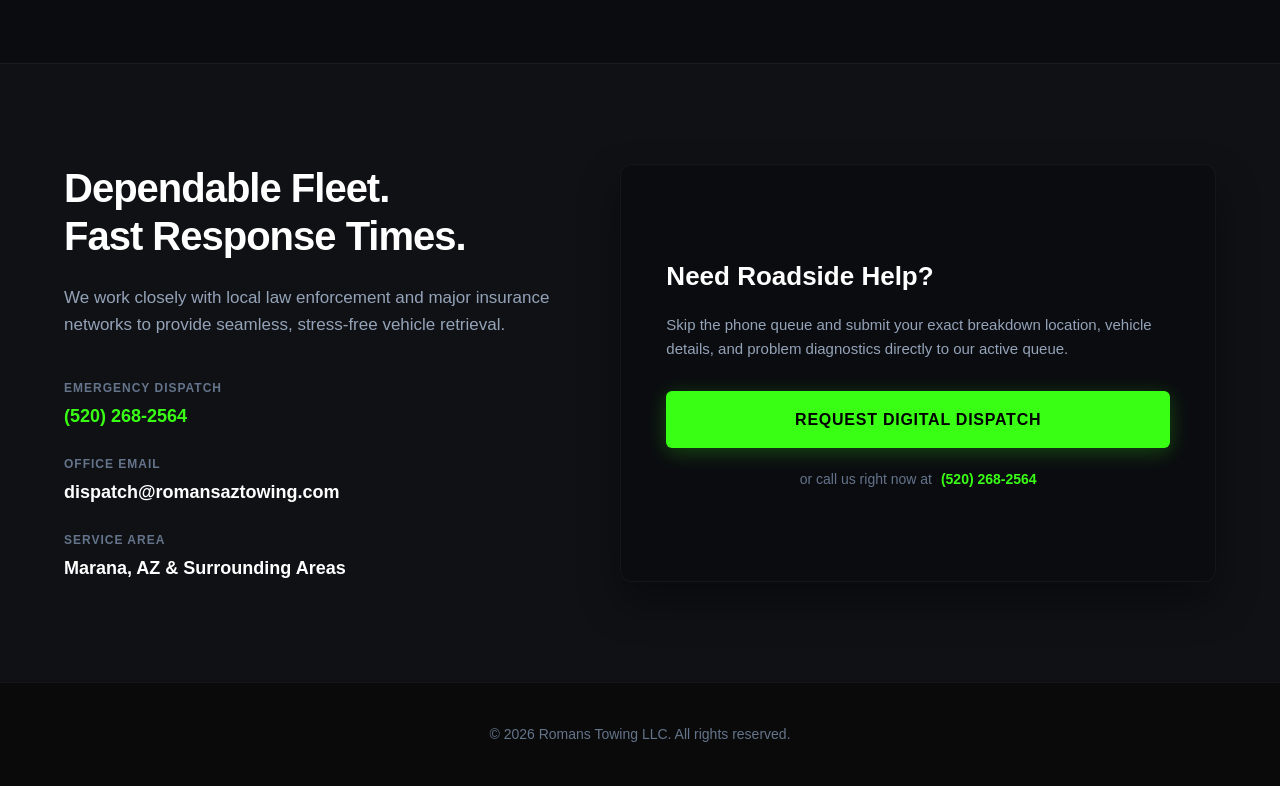
==== commit 65a736ff: "Update index.html" ====
--- a/index.html
+++ b/index.html
@@ -91,7 +91,7 @@
                     </div>
                     <div class="detail-item">
                         <span class="detail-label">Office Email</span>
-                        <span class="detail-value">dispatch@romanstowing.com</span>
+                        <span class="detail-value">dispatch@romansaztowing.com</span>
                     </div>
                     <div class="detail-item">
                         <span class="detail-label">Service Area</span>
--- a/style.css
+++ b/style.css
@@ -611,3 +611,13 @@
 .file-input-field::file-selector-button:hover {
     background-color: #2ee60f;
 }
+/* Fix for OpenStreetMap layout alignment */
+.leaflet-container {
+    font-family: inherit;
+}
+.leaflet-pane {
+    z-index: 1 !important;
+}
+.leaflet-top, .leaflet-bottom {
+    z-index: 2 !important;
+}
